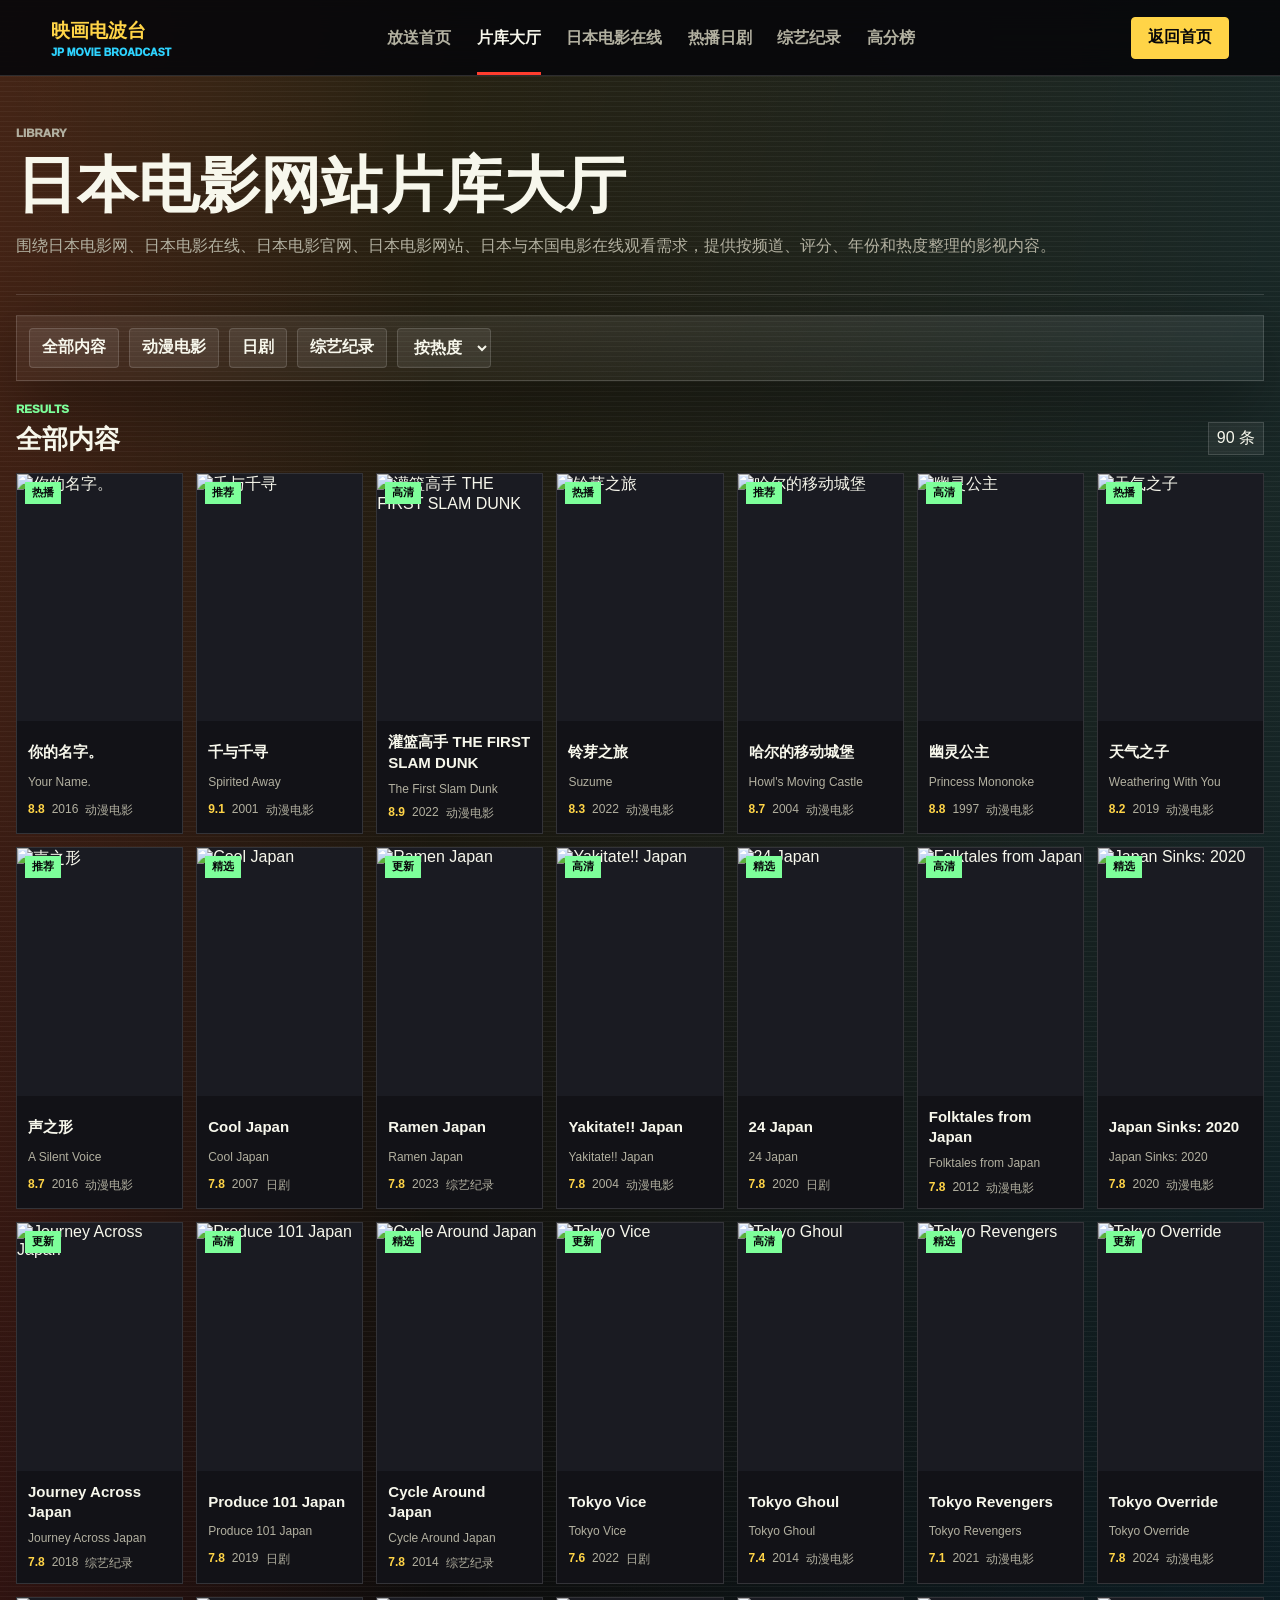
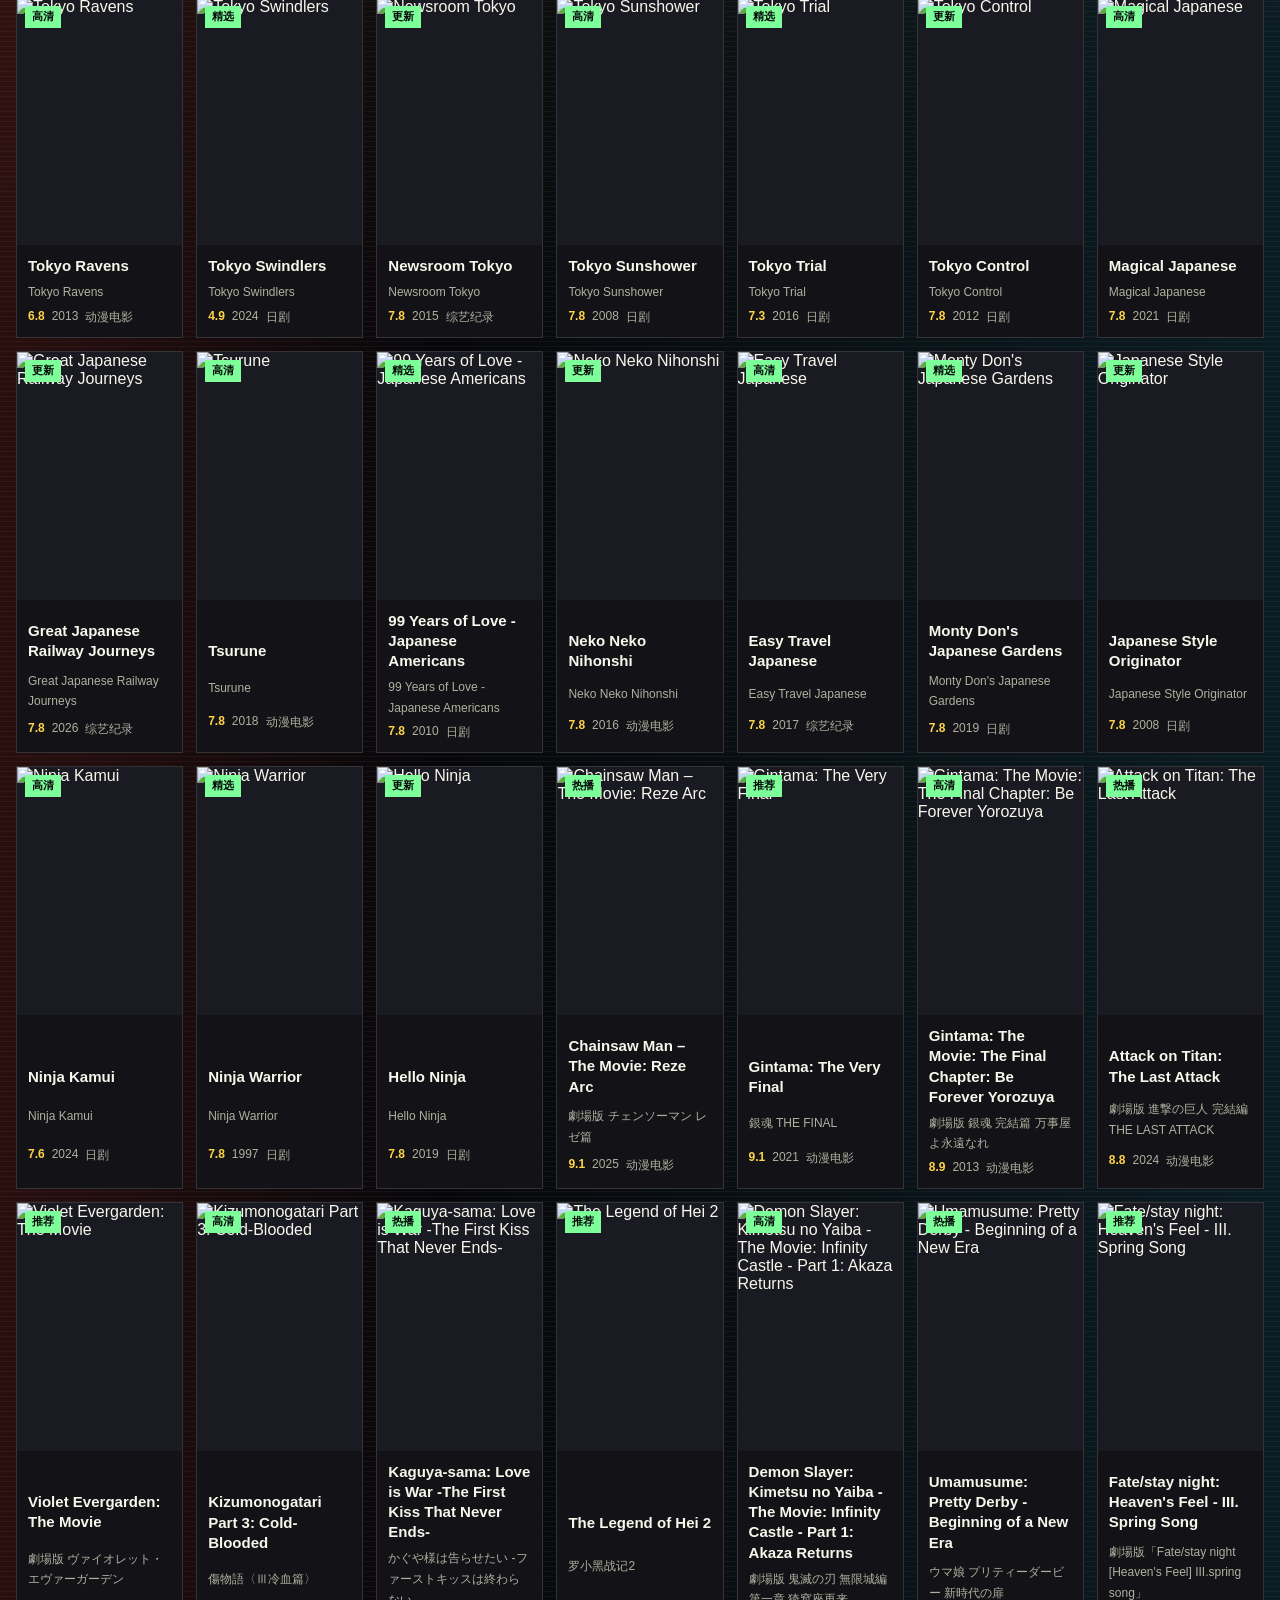
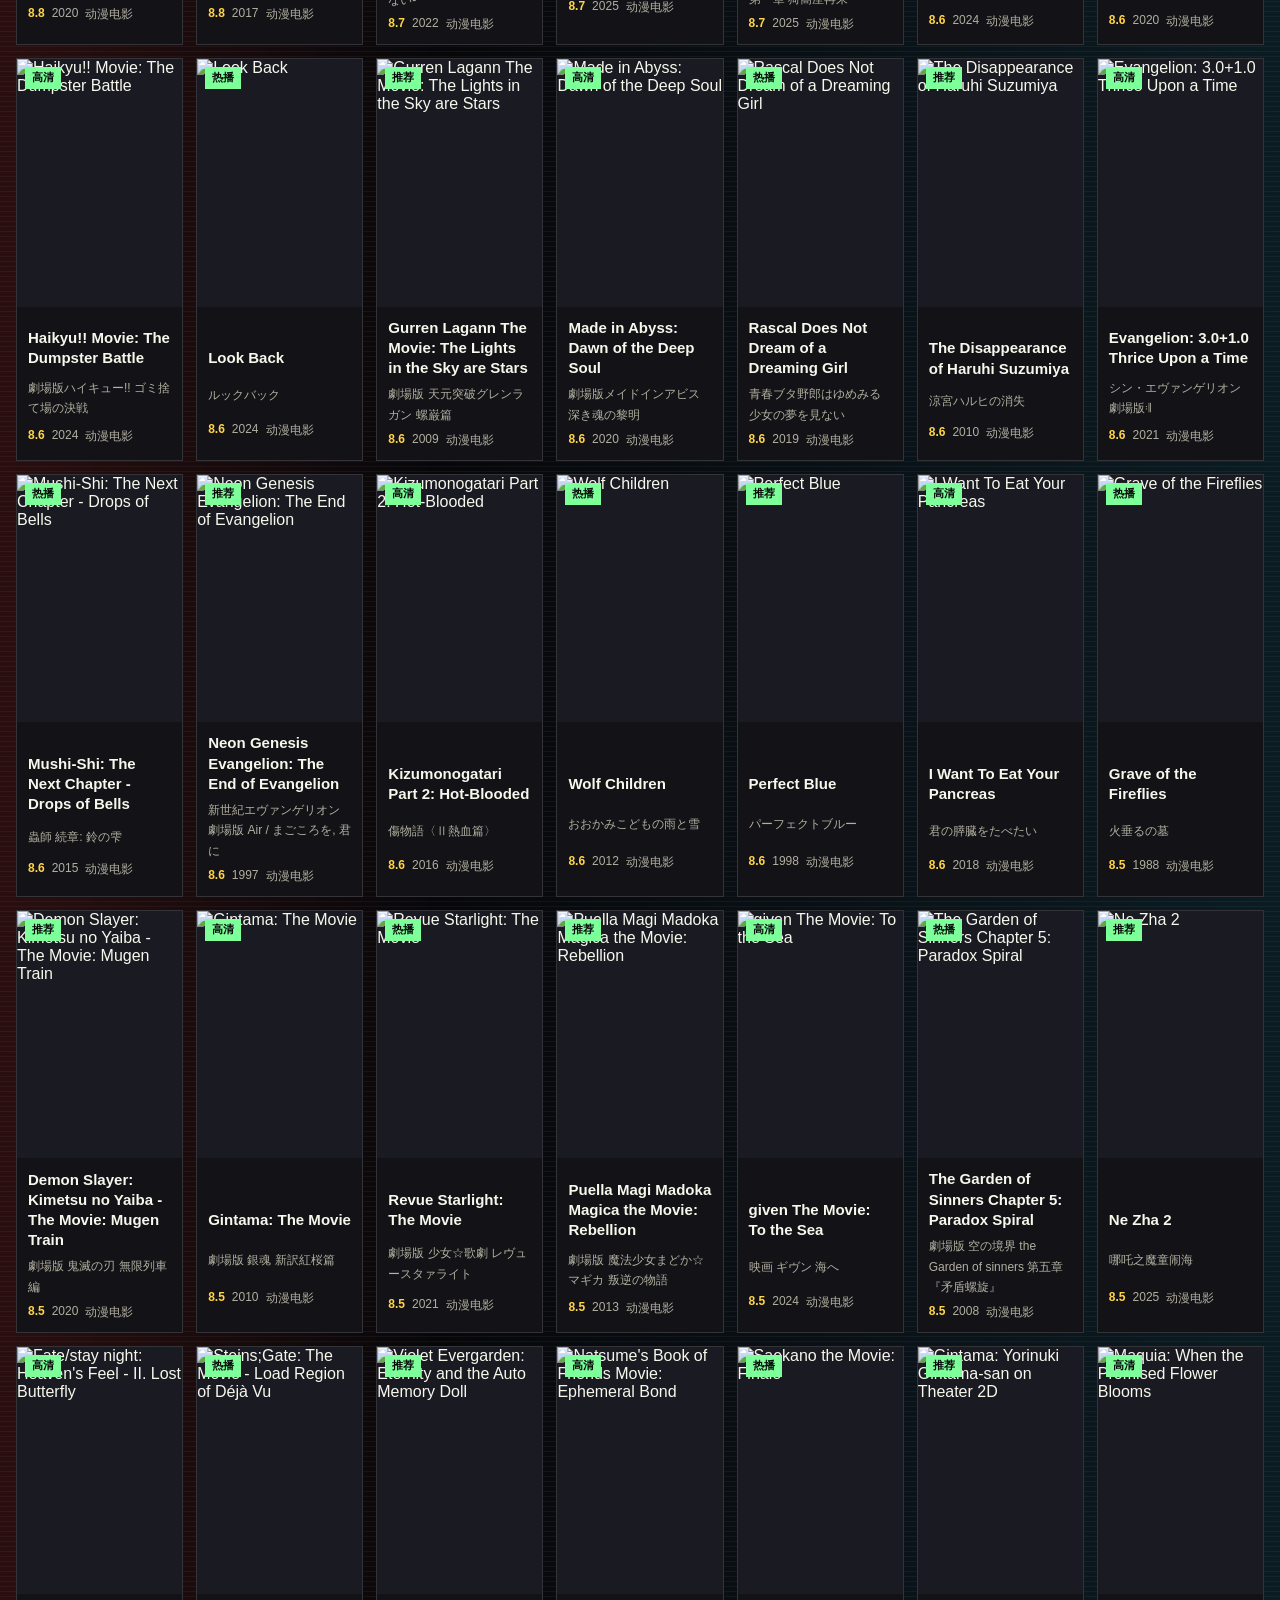
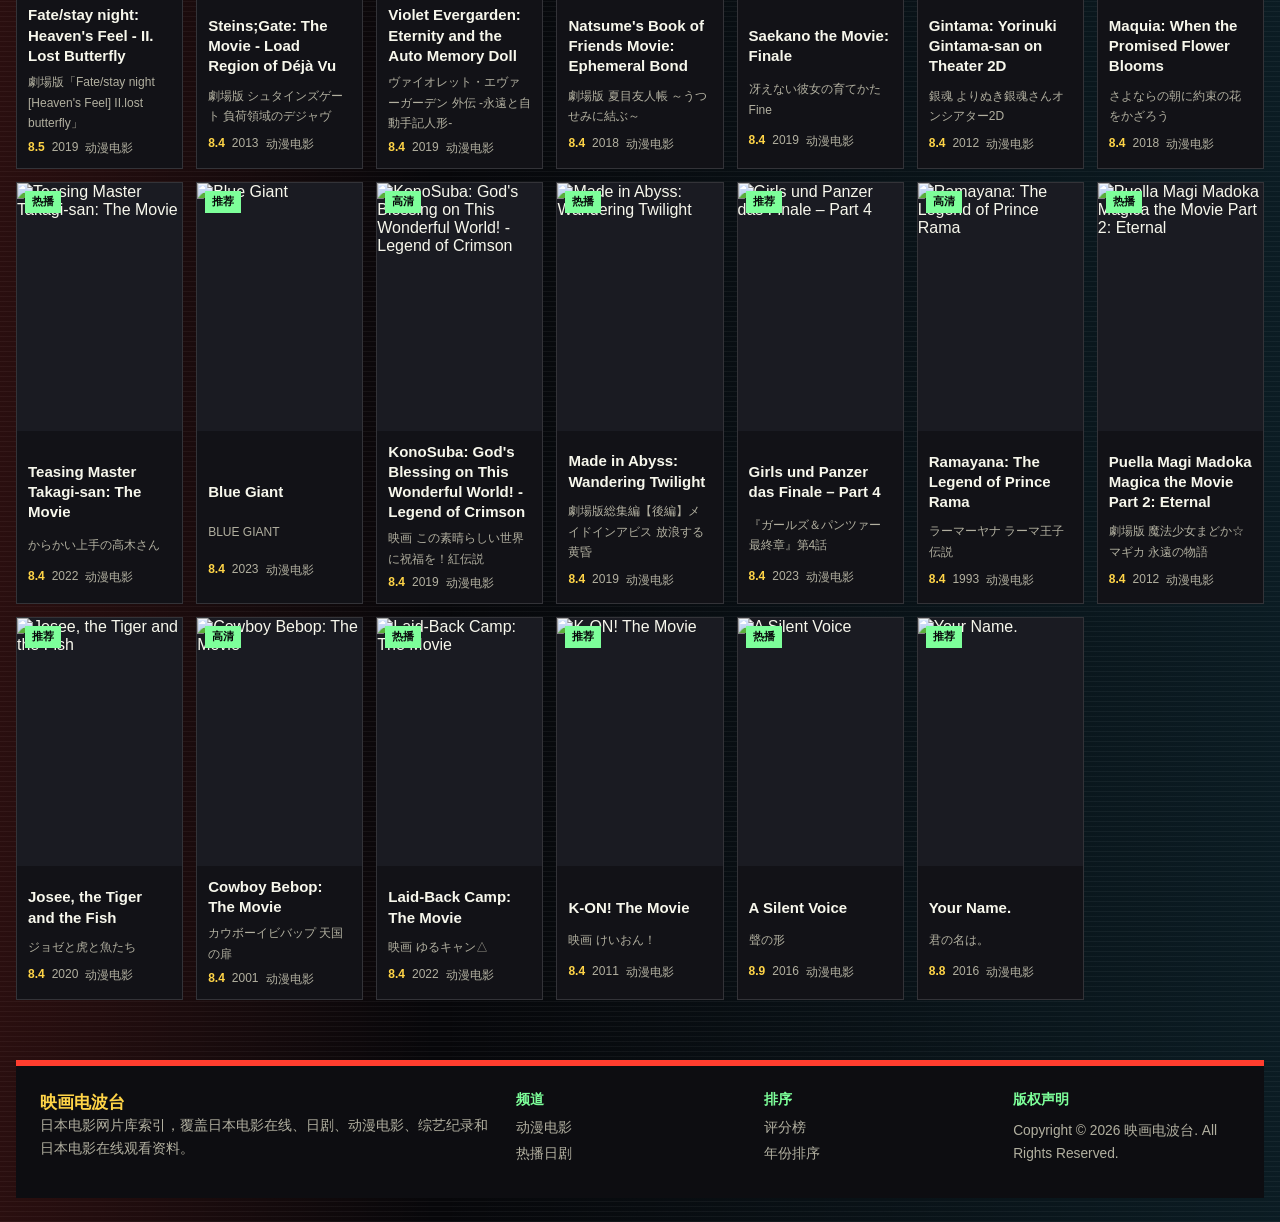
==== library.html @ 8f8035b1 "Initial site0202" ====
<!doctype html>
<html lang="zh-CN">
  <head>
    <meta charset="UTF-8" />
    <meta name="viewport" content="width=device-width, initial-scale=1.0" />
    <title>在线观看日本电影 - 高清日本电影免费在线观看</title>
    <meta name="keywords" content="在线观看日本电影,日本电影免费观看,高清日本电影,日本电影在线,日本电影推荐,日本电影大全,日本电影网站" />
    <meta name="description" content="免费在线观看高清日本电影，提供最新日本电影、经典日本电影、日本动画电影在线观看，每日更新日本电影资源，支持手机电脑在线播放。" />
    <link rel="stylesheet" href="./styles.css" />
  </head>
  <body data-page="library">
    <header class="station-head">
      <a class="brand" href="./index.html"><b>映画电波台</b><span>JP MOVIE BROADCAST</span></a>
      <nav class="nav" aria-label="主导航">
        <a href="./index.html">放送首页</a>
        <a class="active" href="./library.html">片库大厅</a>
        <a href="./library.html?kind=动漫电影">日本电影在线</a>
        <a href="./library.html?kind=日剧">热播日剧</a>
        <a href="./library.html?kind=综艺纪录">综艺纪录</a>
        <a href="./library.html?sort=score">高分榜</a>
      </nav>
      <a class="signal" href="./index.html">返回首页</a>
    </header>

    <main>
      <section class="page-title">
        <p class="eyebrow">Library</p>
        <h1>日本电影网站片库大厅</h1>
        <p>围绕日本电影网、日本电影在线、日本电影官网、日本电影网站、日本与本国电影在线观看需求，提供按频道、评分、年份和热度整理的影视内容。</p>
      </section>

      <section class="filters" aria-label="筛选">
        <button data-kind="全部">全部内容</button>
        <button data-kind="动漫电影">动漫电影</button>
        <button data-kind="日剧">日剧</button>
        <button data-kind="综艺纪录">综艺纪录</button>
        <select id="sortSelect" aria-label="排序">
          <option value="hot">按热度</option>
          <option value="score">按评分</option>
          <option value="year">按年份</option>
        </select>
      </section>

      <section class="section compact">
        <div class="section-head">
          <div><p class="eyebrow">Results</p><h2 id="libraryTitle">全部内容</h2></div>
          <span class="count" id="resultCount">0 条</span>
        </div>
        <div class="poster-grid" id="libraryGrid"></div>
      </section>
    </main>

    <footer class="footer">
      <div><b>映画电波台</b><p>日本电影网片库索引，覆盖日本电影在线、日剧、动漫电影、综艺纪录和日本电影在线观看资料。</p></div>
      <div><h3>频道</h3><a href="./library.html?kind=动漫电影">动漫电影</a><a href="./library.html?kind=日剧">热播日剧</a></div>
      <div><h3>排序</h3><a href="./library.html?sort=score">评分榜</a><a href="./library.html?sort=year">年份排序</a></div>
      <div><h3>版权声明</h3><p>Copyright © 2026 映画电波台. All Rights Reserved.</p></div>
    </footer>
    <script src="./app.js"></script>
  </body>
</html>
---- styles.css ----
:root {
  color-scheme: dark;
  font-family: "Microsoft YaHei UI", "PingFang SC", "Helvetica Neue", Arial, sans-serif;
  --bg: #07070a;
  --ink: #f7f7ec;
  --muted: #b2b0a0;
  --line: rgba(255, 255, 255, .14);
  --panel: #121217;
  --panel2: #1a1b22;
  --red: #ff3d2e;
  --amber: #ffd447;
  --blue: #2ed3ff;
  --green: #7dff9a;
}

* { box-sizing: border-box; }
html { scroll-behavior: smooth; }
body {
  margin: 0;
  min-height: 100vh;
  color: var(--ink);
  background:
    linear-gradient(90deg, rgba(255, 61, 46, .14), transparent 34%, rgba(46, 211, 255, .1)),
    repeating-linear-gradient(0deg, rgba(255,255,255,.045) 0 1px, transparent 1px 5px),
    radial-gradient(circle at 20% 0, rgba(255,212,71,.14), transparent 32%),
    var(--bg);
}
a { color: inherit; text-decoration: none; }
img { display: block; max-width: 100%; }
h1,h2,h3,p { margin-top: 0; }

.station-head {
  position: sticky;
  top: 0;
  z-index: 20;
  min-height: 76px;
  display: grid;
  grid-template-columns: auto minmax(0, 1fr) auto;
  gap: 20px;
  align-items: center;
  padding: 0 clamp(16px, 4vw, 54px);
  border-bottom: 1px solid var(--line);
  background: rgba(7, 7, 10, .9);
  backdrop-filter: blur(16px);
}
.brand { display: grid; gap: 2px; white-space: nowrap; }
.brand b { color: var(--amber); font-size: 1.18rem; }
.brand span { color: var(--blue); font-size: .66rem; font-weight: 950; }
.nav { display: flex; justify-content: center; gap: clamp(10px, 2vw, 26px); overflow-x: auto; white-space: nowrap; color: var(--muted); font-weight: 900; }
.nav a { padding: 28px 0 23px; border-bottom: 3px solid transparent; }
.nav a:hover,.nav a.active { color: var(--ink); border-color: var(--red); }
.signal,.btn {
  min-height: 42px;
  display: inline-flex;
  align-items: center;
  justify-content: center;
  padding: 0 16px;
  border: 1px solid var(--line);
  border-radius: 4px;
  font-weight: 950;
  white-space: nowrap;
}
.signal { color: #08080a; background: var(--amber); border-color: var(--amber); }
.btn.primary { color: #08080a; background: var(--amber); border-color: var(--amber); }
.btn.secondary { background: rgba(255,255,255,.08); }

.hero {
  width: min(1460px, calc(100% - 32px));
  margin: 26px auto 0;
  display: grid;
  grid-template-columns: minmax(340px, .95fr) minmax(260px, .5fr) minmax(320px, .8fr);
  gap: 12px;
}
.hero-copy,.hero-screen,.onair,.ranking,.filters,.detail-copy {
  border: 1px solid var(--line);
  background: linear-gradient(180deg, rgba(255,255,255,.08), rgba(255,255,255,.03));
  box-shadow: 0 26px 70px rgba(0,0,0,.34);
}
.hero-copy {
  min-height: 430px;
  padding: clamp(24px, 5vw, 58px);
  display: grid;
  align-content: center;
  border-left: 7px solid var(--red);
}
.eyebrow {
  margin-bottom: 10px;
  color: var(--green);
  font-size: .72rem;
  font-weight: 950;
  text-transform: uppercase;
  letter-spacing: 0;
}
h1 { margin-bottom: 16px; font-size: clamp(2.15rem, 4.8vw, 5rem); line-height: 1.02; letter-spacing: 0; }
h2 { margin-bottom: 0; font-size: clamp(1.32rem, 2vw, 2.15rem); line-height: 1.16; letter-spacing: 0; }
.hero-copy p:not(.eyebrow),.page-title p,.card-body p,.footer p,.broadcast-row small,.detail-copy p { color: var(--muted); line-height: 1.72; }
.hero-actions { display: flex; flex-wrap: wrap; gap: 10px; margin-top: 22px; }
.hero-screen { min-height: 430px; overflow: hidden; }
.hero-screen a,.hero-screen img { width: 100%; height: 100%; }
.hero-screen a { position: relative; display: block; }
.hero-screen img { object-fit: cover; }
.hero-screen span {
  position: absolute;
  left: 14px;
  right: 14px;
  bottom: 14px;
  display: grid;
  gap: 4px;
  padding: 13px;
  background: rgba(7,7,10,.82);
  border-left: 5px solid var(--amber);
}
.hero-screen small { color: var(--blue); font-weight: 900; }
.hero-screen b { font-size: 1.15rem; }
.onair { padding: 16px; }
#onAirList,.broadcast-list { display: grid; gap: 10px; }
.broadcast-row {
  min-height: 96px;
  display: grid;
  grid-template-columns: 68px 1fr;
  gap: 11px;
  align-items: center;
  padding: 9px;
  background: rgba(255,255,255,.06);
  border: 1px solid var(--line);
}
.broadcast-row img { width: 68px; aspect-ratio: 2/3; object-fit: cover; }
.broadcast-row b,.broadcast-row small { display: block; }
.broadcast-row small { margin-top: 5px; font-size: .76rem; }

.ticker,.section,.page-title { width: min(1460px, calc(100% - 32px)); margin-left: auto; margin-right: auto; }
.ticker {
  margin-top: 12px;
  display: grid;
  grid-template-columns: repeat(4, minmax(0, 1fr));
  border: 1px solid var(--line);
  background: #0d0d11;
}
.ticker a { min-height: 96px; display: grid; align-content: center; gap: 5px; padding: 16px; border-right: 1px solid var(--line); }
.ticker a:last-child { border-right: 0; }
.ticker b { color: var(--amber); }
.ticker span { color: var(--muted); font-size: .86rem; }
.section,.page-title { padding-top: 48px; }
.section.compact { padding-top: 22px; }
.section-title { margin-bottom: 16px; }
.section-head { display: flex; justify-content: space-between; align-items: end; gap: 16px; margin-bottom: 18px; }
.section-head a { color: var(--amber); font-weight: 950; }
.split { display: grid; grid-template-columns: minmax(0, 1.1fr) minmax(300px, .72fr); gap: 16px; }
.ranking { align-self: start; padding: 18px; }
.ranking ol { margin: 18px 0 0; padding: 0; list-style: none; display: grid; gap: 8px; counter-reset: rank; }
.ranking li { counter-increment: rank; }
.ranking a { min-height: 48px; display: grid; grid-template-columns: 36px 1fr auto; gap: 10px; align-items: center; padding: 9px; background: rgba(255,255,255,.06); }
.ranking a::before { content: counter(rank, decimal-leading-zero); color: var(--red); font-weight: 950; }
.ranking span { color: var(--amber); font-weight: 950; }

.poster-grid {
  display: grid;
  grid-template-columns: repeat(auto-fill, minmax(154px, 1fr));
  gap: 13px;
}
.card { overflow: hidden; background: var(--panel); border: 1px solid var(--line); }
.card a { display: grid; height: 100%; }
.cover { position: relative; aspect-ratio: 2/3; overflow: hidden; background: var(--panel2); }
.cover img { width: 100%; height: 100%; object-fit: cover; transition: transform .25s ease; }
.card:hover .cover img { transform: scale(1.045); }
.cover span { position: absolute; left: 8px; top: 8px; padding: 4px 7px; color: #07070a; background: var(--green); font-size: .68rem; font-weight: 950; }
.card-body { display: grid; gap: 6px; padding: 11px; }
.card-body h3 { margin-bottom: 0; font-size: .94rem; line-height: 1.34; }
.card-body p { margin: 0; font-size: .75rem; }
.meta,.detail-meta { display: flex; flex-wrap: wrap; gap: 7px; color: var(--muted); font-size: .75rem; }
.meta b { color: var(--amber); }
.count,.detail-meta span { padding: 5px 8px; border: 1px solid var(--line); background: rgba(255,255,255,.06); }

.page-title { border-bottom: 1px solid var(--line); padding-bottom: 18px; }
.filters {
  width: min(1460px, calc(100% - 32px));
  margin: 20px auto 0;
  display: flex;
  flex-wrap: wrap;
  gap: 10px;
  padding: 12px;
}
.filters button,.filters select {
  min-height: 40px;
  padding: 0 12px;
  border: 1px solid var(--line);
  border-radius: 4px;
  color: var(--ink);
  background: rgba(255,255,255,.08);
  font: inherit;
  font-weight: 900;
}

.detail {
  width: min(1180px, calc(100% - 32px));
  margin: 34px auto 0;
  display: grid;
  grid-template-columns: minmax(220px, 350px) minmax(0, 1fr);
  gap: 16px;
}
.detail-poster { border: 1px solid var(--line); background: var(--panel); overflow: hidden; }
.detail-poster img { width: 100%; aspect-ratio: 2/3; object-fit: cover; }
.detail-copy { padding: clamp(22px, 5vw, 48px); display: grid; align-content: center; border-left: 7px solid var(--red); }
.origin { color: var(--blue); font-weight: 900; }
.detail-meta { margin: 12px 0 20px; }
.detail .btn { width: max-content; margin-top: 12px; }

.footer {
  width: min(1460px, calc(100% - 32px));
  margin: 60px auto 24px;
  padding: 24px;
  display: grid;
  grid-template-columns: minmax(260px, 1.2fr) repeat(3, minmax(150px, .6fr));
  gap: 22px;
  border-top: 6px solid var(--red);
  background: #0d0d11;
}
.footer b { color: var(--amber); font-size: 1.08rem; }
.footer h3 { margin: 0 0 10px; color: var(--green); font-size: .9rem; }
.footer a,.footer p { display: block; margin: 0 0 8px; color: var(--muted); font-size: .86rem; }

@media (max-width: 1080px) {
  .station-head { grid-template-columns: 1fr; padding: 14px 16px; }
  .nav { justify-content: start; }
  .signal { display: none; }
  .hero,.split,.detail { grid-template-columns: 1fr; }
  .hero-copy,.hero-screen { min-height: 330px; }
  .ticker,.footer { grid-template-columns: repeat(2, minmax(0, 1fr)); }
  .ticker a:nth-child(2) { border-right: 0; }
}
@media (max-width: 640px) {
  .poster-grid { grid-template-columns: repeat(2, minmax(0, 1fr)); }
  .ticker,.footer { grid-template-columns: 1fr; }
  .ticker a { border-right: 0; border-bottom: 1px solid var(--line); }
  h1 { font-size: 2.25rem; }
}
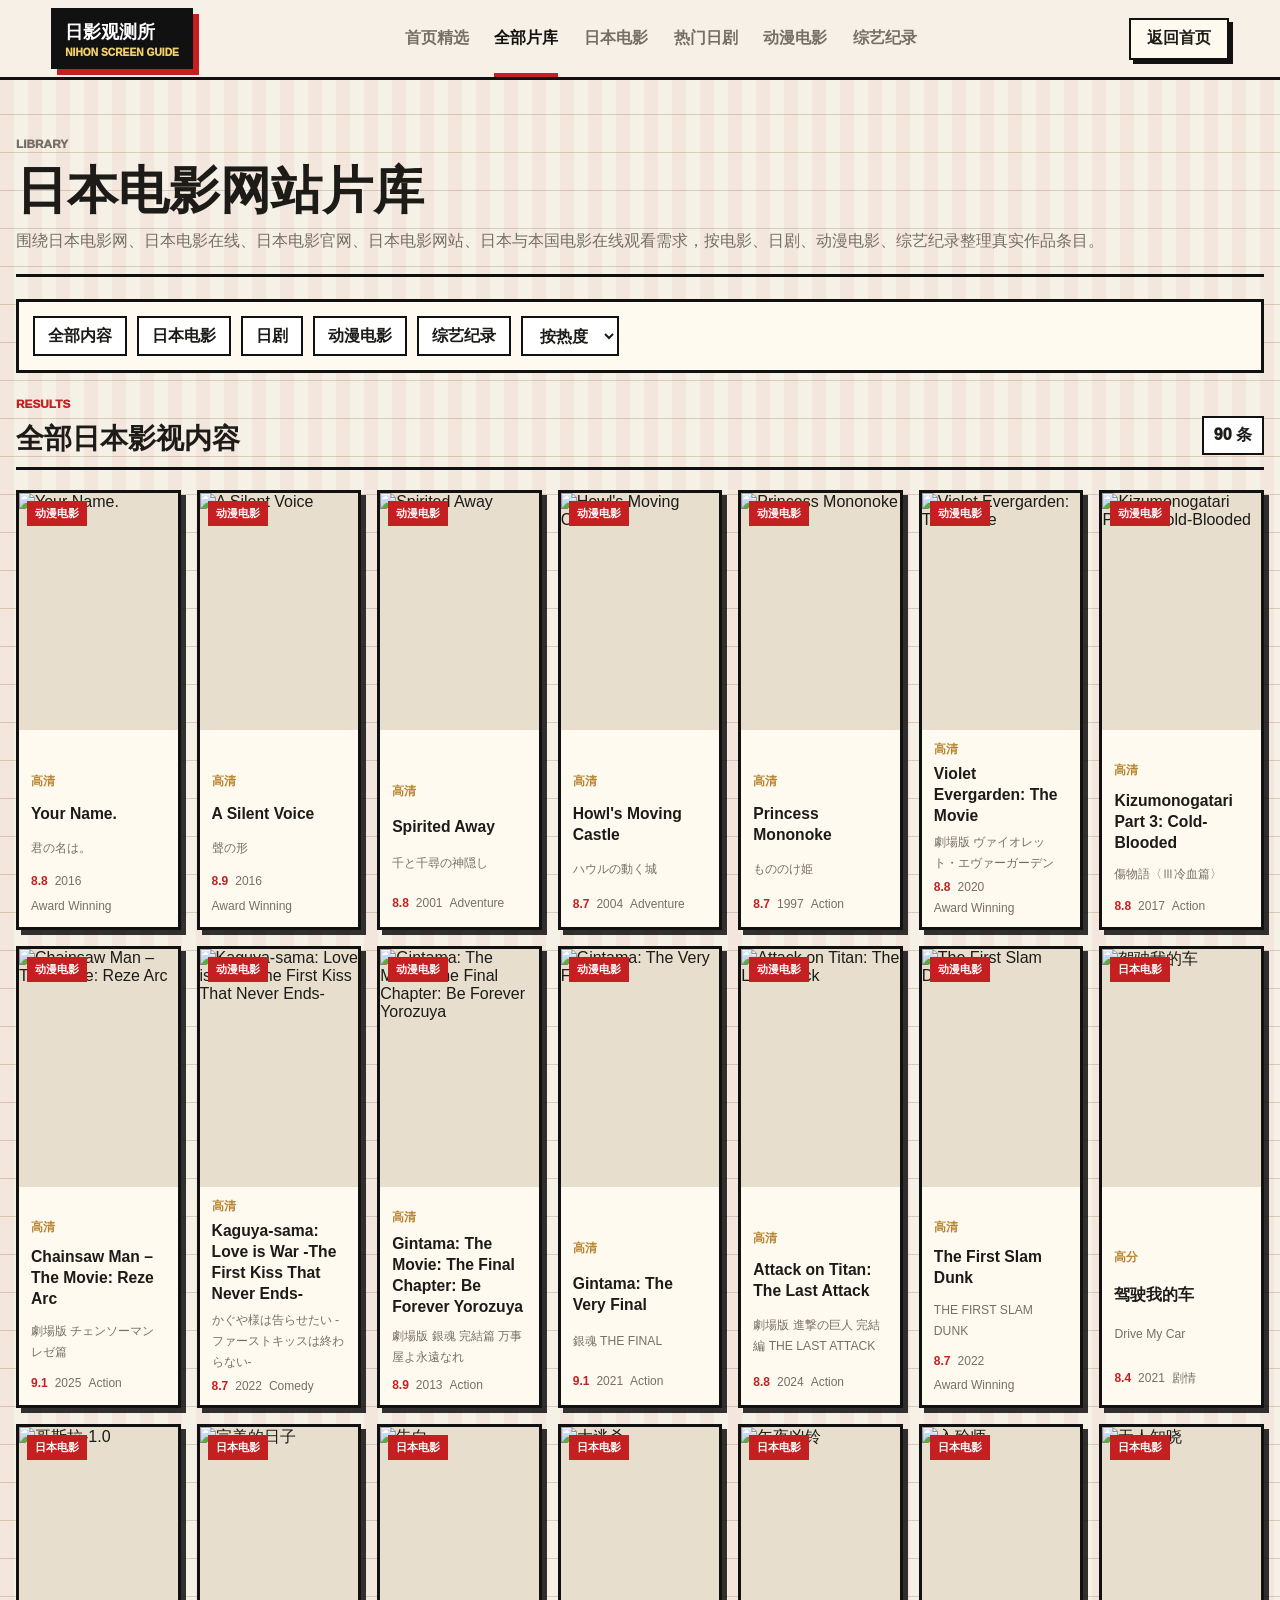
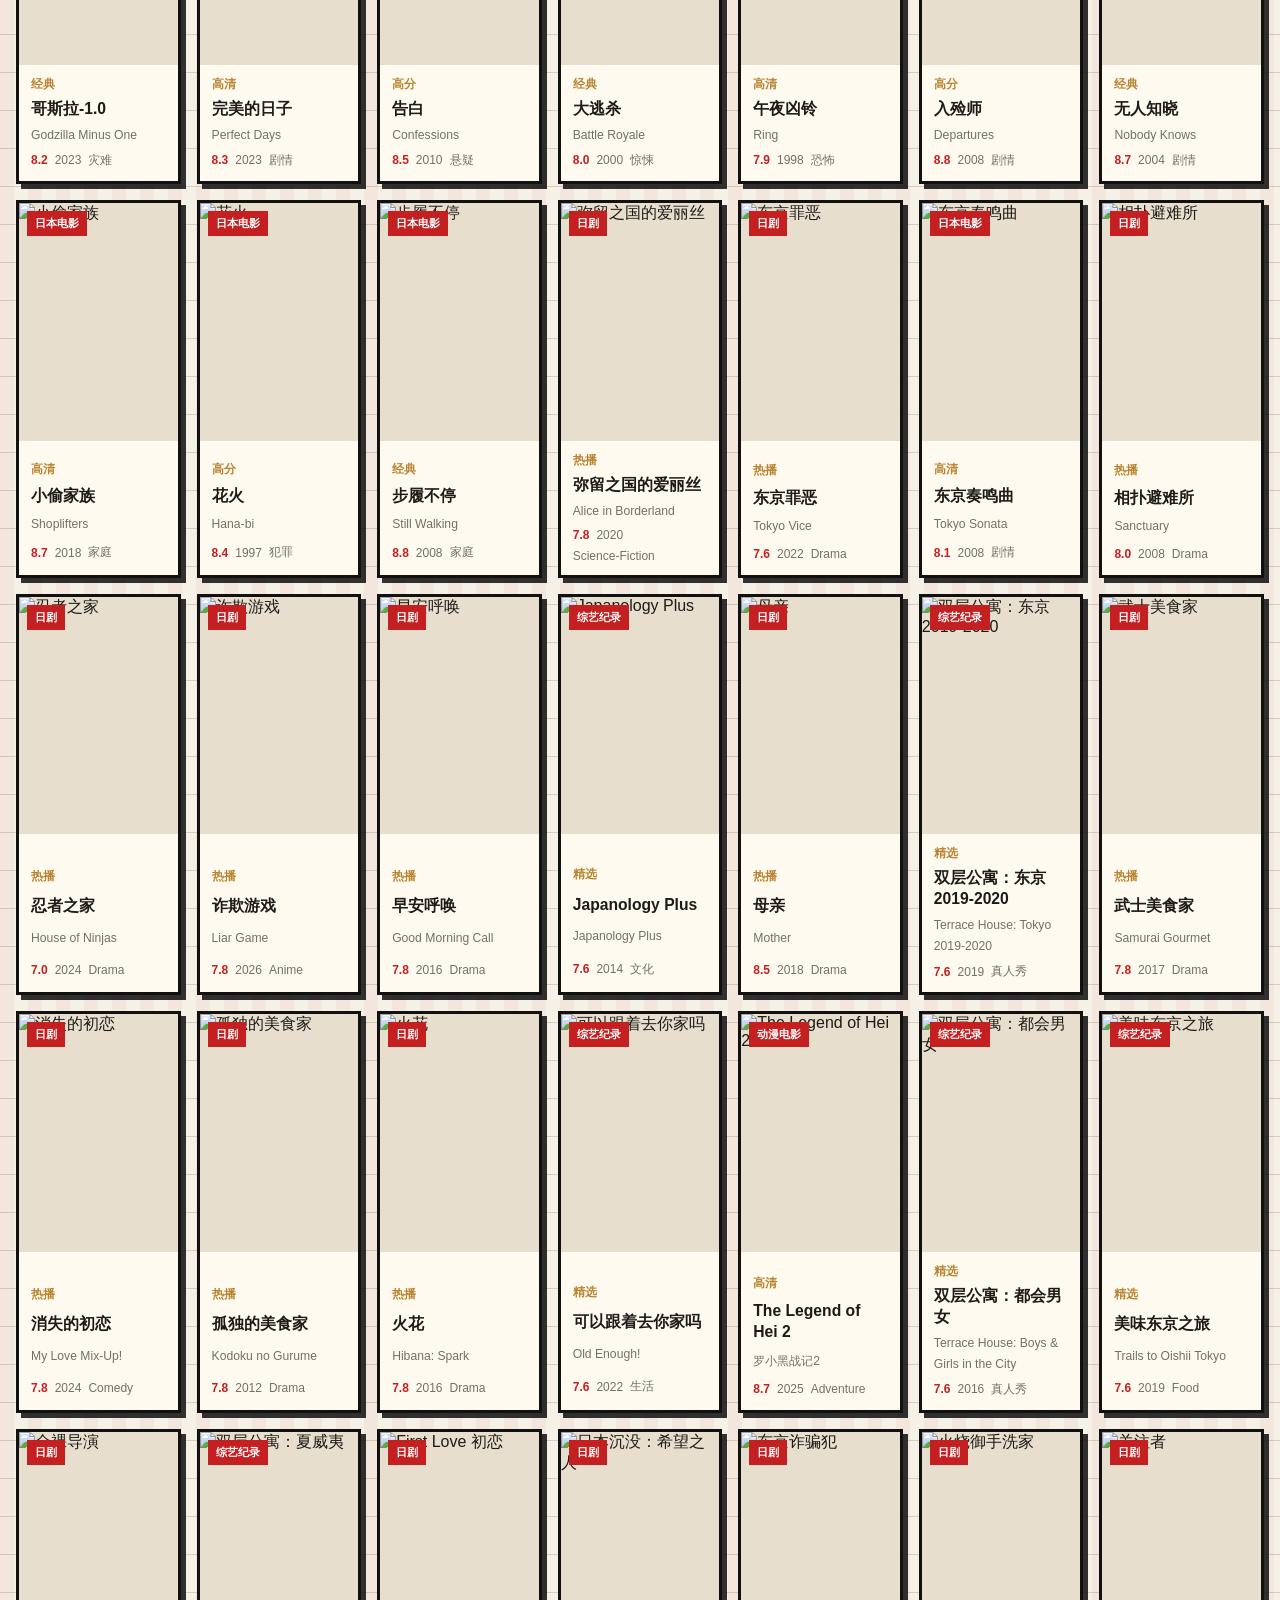
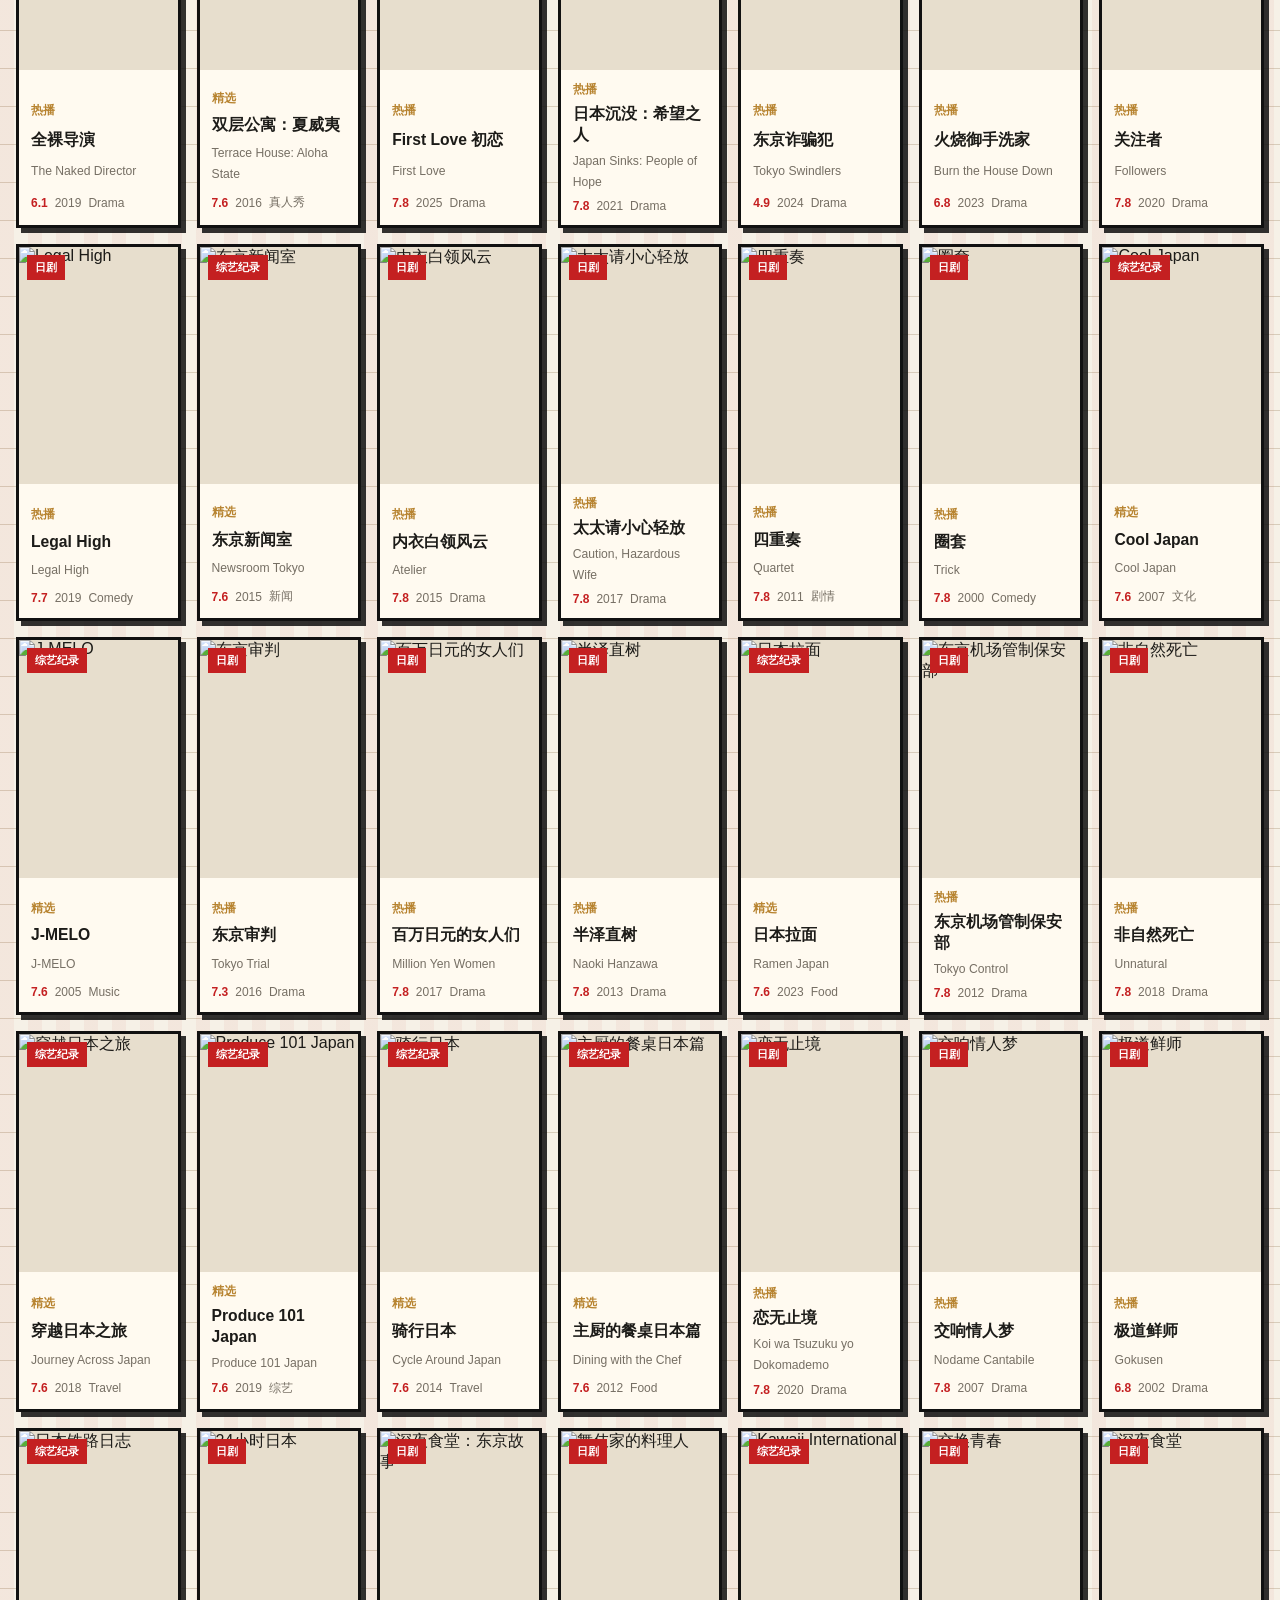
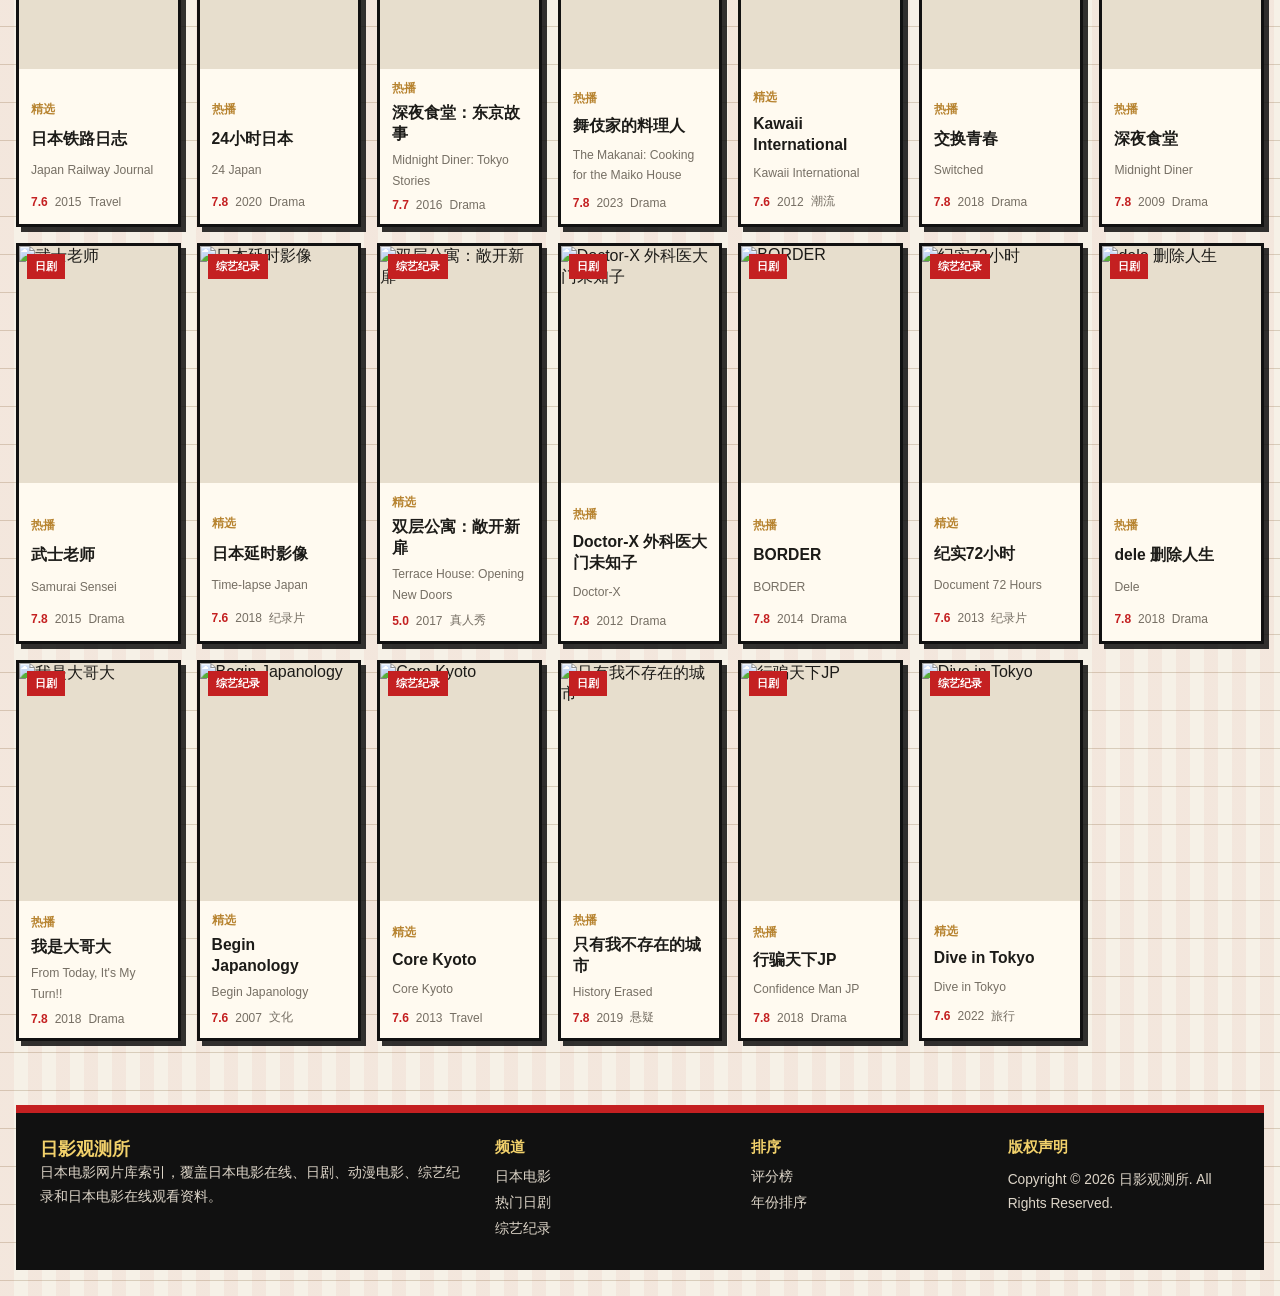
==== commit 8944a80f: "Revise site0202 content and visual style" ====
--- a/library.html
+++ b/library.html
@@ -5,34 +5,35 @@
     <meta name="viewport" content="width=device-width, initial-scale=1.0" />
     <title>在线观看日本电影 - 高清日本电影免费在线观看</title>
     <meta name="keywords" content="在线观看日本电影,日本电影免费观看,高清日本电影,日本电影在线,日本电影推荐,日本电影大全,日本电影网站" />
-    <meta name="description" content="免费在线观看高清日本电影，提供最新日本电影、经典日本电影、日本动画电影在线观看，每日更新日本电影资源，支持手机电脑在线播放。" />
+    <meta name="description" content="免费在线观看高清日本电影，提供最新日本电影、经典日本电影、日本动漫电影在线观看，每日更新日本电影资源，支持手机电脑在线播放。" />
     <link rel="stylesheet" href="./styles.css" />
   </head>
   <body data-page="library">
-    <header class="station-head">
-      <a class="brand" href="./index.html"><b>映画电波台</b><span>JP MOVIE BROADCAST</span></a>
+    <header class="site-head">
+      <a class="brand" href="./index.html"><b>日影观测所</b><span>NIHON SCREEN GUIDE</span></a>
       <nav class="nav" aria-label="主导航">
-        <a href="./index.html">放送首页</a>
-        <a class="active" href="./library.html">片库大厅</a>
-        <a href="./library.html?kind=动漫电影">日本电影在线</a>
-        <a href="./library.html?kind=日剧">热播日剧</a>
+        <a href="./index.html">首页精选</a>
+        <a class="active" href="./library.html">全部片库</a>
+        <a href="./library.html?kind=日本电影">日本电影</a>
+        <a href="./library.html?kind=日剧">热门日剧</a>
+        <a href="./library.html?kind=动漫电影">动漫电影</a>
         <a href="./library.html?kind=综艺纪录">综艺纪录</a>
-        <a href="./library.html?sort=score">高分榜</a>
       </nav>
-      <a class="signal" href="./index.html">返回首页</a>
+      <a class="head-link" href="./index.html">返回首页</a>
     </header>
 
     <main>
       <section class="page-title">
         <p class="eyebrow">Library</p>
-        <h1>日本电影网站片库大厅</h1>
-        <p>围绕日本电影网、日本电影在线、日本电影官网、日本电影网站、日本与本国电影在线观看需求，提供按频道、评分、年份和热度整理的影视内容。</p>
+        <h1>日本电影网站片库</h1>
+        <p>围绕日本电影网、日本电影在线、日本电影官网、日本电影网站、日本与本国电影在线观看需求，按电影、日剧、动漫电影、综艺纪录整理真实作品条目。</p>
       </section>
 
       <section class="filters" aria-label="筛选">
         <button data-kind="全部">全部内容</button>
+        <button data-kind="日本电影">日本电影</button>
+        <button data-kind="日剧">日剧</button>
         <button data-kind="动漫电影">动漫电影</button>
-        <button data-kind="日剧">日剧</button>
         <button data-kind="综艺纪录">综艺纪录</button>
         <select id="sortSelect" aria-label="排序">
           <option value="hot">按热度</option>
@@ -41,20 +42,20 @@
         </select>
       </section>
 
-      <section class="section compact">
+      <section class="section compact-top">
         <div class="section-head">
-          <div><p class="eyebrow">Results</p><h2 id="libraryTitle">全部内容</h2></div>
+          <div><p class="eyebrow">Results</p><h2 id="libraryTitle">全部日本影视内容</h2></div>
           <span class="count" id="resultCount">0 条</span>
         </div>
-        <div class="poster-grid" id="libraryGrid"></div>
+        <div class="poster-grid compact" id="libraryGrid"></div>
       </section>
     </main>
 
     <footer class="footer">
-      <div><b>映画电波台</b><p>日本电影网片库索引，覆盖日本电影在线、日剧、动漫电影、综艺纪录和日本电影在线观看资料。</p></div>
-      <div><h3>频道</h3><a href="./library.html?kind=动漫电影">动漫电影</a><a href="./library.html?kind=日剧">热播日剧</a></div>
+      <div><b>日影观测所</b><p>日本电影网片库索引，覆盖日本电影在线、日剧、动漫电影、综艺纪录和日本电影在线观看资料。</p></div>
+      <div><h3>频道</h3><a href="./library.html?kind=日本电影">日本电影</a><a href="./library.html?kind=日剧">热门日剧</a><a href="./library.html?kind=综艺纪录">综艺纪录</a></div>
       <div><h3>排序</h3><a href="./library.html?sort=score">评分榜</a><a href="./library.html?sort=year">年份排序</a></div>
-      <div><h3>版权声明</h3><p>Copyright © 2026 映画电波台. All Rights Reserved.</p></div>
+      <div><h3>版权声明</h3><p>Copyright © 2026 日影观测所. All Rights Reserved.</p></div>
     </footer>
     <script src="./app.js"></script>
   </body>
--- a/styles.css
+++ b/styles.css
@@ -1,16 +1,15 @@
 :root {
-  color-scheme: dark;
+  color-scheme: light;
   font-family: "Microsoft YaHei UI", "PingFang SC", "Helvetica Neue", Arial, sans-serif;
-  --bg: #07070a;
-  --ink: #f7f7ec;
-  --muted: #b2b0a0;
-  --line: rgba(255, 255, 255, .14);
-  --panel: #121217;
-  --panel2: #1a1b22;
-  --red: #ff3d2e;
-  --amber: #ffd447;
-  --blue: #2ed3ff;
-  --green: #7dff9a;
+  --paper: #f6f1e7;
+  --ink: #1c1b18;
+  --muted: #766f64;
+  --line: #d8cdbb;
+  --card: #fffaf0;
+  --red: #c42021;
+  --black: #111111;
+  --blue: #1f5f8b;
+  --gold: #b7832f;
 }
 
 * { box-sizing: border-box; }
@@ -20,217 +19,312 @@
   min-height: 100vh;
   color: var(--ink);
   background:
-    linear-gradient(90deg, rgba(255, 61, 46, .14), transparent 34%, rgba(46, 211, 255, .1)),
-    repeating-linear-gradient(0deg, rgba(255,255,255,.045) 0 1px, transparent 1px 5px),
-    radial-gradient(circle at 20% 0, rgba(255,212,71,.14), transparent 32%),
-    var(--bg);
+    linear-gradient(90deg, rgba(196,32,33,.05) 0 50%, transparent 50%),
+    linear-gradient(var(--line) 1px, transparent 1px),
+    var(--paper);
+  background-size: 28px 28px, 100% 38px, auto;
 }
 a { color: inherit; text-decoration: none; }
 img { display: block; max-width: 100%; }
-h1,h2,h3,p { margin-top: 0; }
-
-.station-head {
+h1,h2,h3,p,figure { margin: 0; }
+
+.site-head {
   position: sticky;
   top: 0;
   z-index: 20;
-  min-height: 76px;
   display: grid;
   grid-template-columns: auto minmax(0, 1fr) auto;
-  gap: 20px;
   align-items: center;
+  gap: 24px;
+  min-height: 78px;
   padding: 0 clamp(16px, 4vw, 54px);
-  border-bottom: 1px solid var(--line);
-  background: rgba(7, 7, 10, .9);
-  backdrop-filter: blur(16px);
-}
-.brand { display: grid; gap: 2px; white-space: nowrap; }
-.brand b { color: var(--amber); font-size: 1.18rem; }
-.brand span { color: var(--blue); font-size: .66rem; font-weight: 950; }
-.nav { display: flex; justify-content: center; gap: clamp(10px, 2vw, 26px); overflow-x: auto; white-space: nowrap; color: var(--muted); font-weight: 900; }
-.nav a { padding: 28px 0 23px; border-bottom: 3px solid transparent; }
-.nav a:hover,.nav a.active { color: var(--ink); border-color: var(--red); }
-.signal,.btn {
+  border-bottom: 3px solid var(--black);
+  background: rgba(246, 241, 231, .94);
+  backdrop-filter: blur(14px);
+}
+.brand {
+  display: grid;
+  gap: 3px;
+  padding: 11px 14px;
+  color: #fff;
+  background: var(--black);
+  box-shadow: 6px 6px 0 var(--red);
+  white-space: nowrap;
+}
+.brand b { font-size: 1.14rem; letter-spacing: 0; }
+.brand span { color: #f2d16b; font-size: .64rem; font-weight: 950; letter-spacing: 0; }
+.nav {
+  display: flex;
+  justify-content: center;
+  gap: clamp(10px, 2vw, 26px);
+  overflow-x: auto;
+  color: var(--muted);
+  font-weight: 950;
+  white-space: nowrap;
+}
+.nav a { padding: 28px 0 24px; border-bottom: 4px solid transparent; }
+.nav a:hover,.nav a.active { color: var(--black); border-color: var(--red); }
+.head-link,.btn {
   min-height: 42px;
   display: inline-flex;
   align-items: center;
   justify-content: center;
   padding: 0 16px;
-  border: 1px solid var(--line);
-  border-radius: 4px;
+  border: 2px solid var(--black);
+  background: var(--card);
   font-weight: 950;
   white-space: nowrap;
 }
-.signal { color: #08080a; background: var(--amber); border-color: var(--amber); }
-.btn.primary { color: #08080a; background: var(--amber); border-color: var(--amber); }
-.btn.secondary { background: rgba(255,255,255,.08); }
+.head-link { box-shadow: 4px 4px 0 var(--black); }
+.btn.primary { color: #fff; background: var(--red); }
+.btn.ghost { background: transparent; }
 
 .hero {
-  width: min(1460px, calc(100% - 32px));
-  margin: 26px auto 0;
-  display: grid;
-  grid-template-columns: minmax(340px, .95fr) minmax(260px, .5fr) minmax(320px, .8fr);
-  gap: 12px;
-}
-.hero-copy,.hero-screen,.onair,.ranking,.filters,.detail-copy {
-  border: 1px solid var(--line);
-  background: linear-gradient(180deg, rgba(255,255,255,.08), rgba(255,255,255,.03));
-  box-shadow: 0 26px 70px rgba(0,0,0,.34);
+  width: min(1480px, calc(100% - 32px));
+  margin: 28px auto 0;
+  display: grid;
+  grid-template-columns: minmax(340px, 1.05fr) minmax(260px, .56fr) minmax(320px, .72fr);
+  gap: 18px;
+  align-items: stretch;
+}
+.hero-copy,.hero-lead,.hero-rank,.feature-panel,.detail-copy {
+  border: 3px solid var(--black);
+  background: var(--card);
+  box-shadow: 8px 8px 0 rgba(17,17,17,.9);
 }
 .hero-copy {
-  min-height: 430px;
+  min-height: 450px;
   padding: clamp(24px, 5vw, 58px);
   display: grid;
   align-content: center;
-  border-left: 7px solid var(--red);
+  border-left-width: 12px;
 }
 .eyebrow {
-  margin-bottom: 10px;
-  color: var(--green);
-  font-size: .72rem;
+  margin-bottom: 12px;
+  color: var(--red);
+  font-size: .74rem;
   font-weight: 950;
   text-transform: uppercase;
   letter-spacing: 0;
 }
-h1 { margin-bottom: 16px; font-size: clamp(2.15rem, 4.8vw, 5rem); line-height: 1.02; letter-spacing: 0; }
-h2 { margin-bottom: 0; font-size: clamp(1.32rem, 2vw, 2.15rem); line-height: 1.16; letter-spacing: 0; }
-.hero-copy p:not(.eyebrow),.page-title p,.card-body p,.footer p,.broadcast-row small,.detail-copy p { color: var(--muted); line-height: 1.72; }
-.hero-actions { display: flex; flex-wrap: wrap; gap: 10px; margin-top: 22px; }
-.hero-screen { min-height: 430px; overflow: hidden; }
-.hero-screen a,.hero-screen img { width: 100%; height: 100%; }
-.hero-screen a { position: relative; display: block; }
-.hero-screen img { object-fit: cover; }
-.hero-screen span {
+h1 {
+  max-width: 12ch;
+  margin-bottom: 18px;
+  font-size: clamp(2.35rem, 5.2vw, 5.55rem);
+  line-height: .98;
+  letter-spacing: 0;
+}
+h2 {
+  font-size: clamp(1.38rem, 2.2vw, 2.35rem);
+  line-height: 1.12;
+  letter-spacing: 0;
+}
+.hero-copy p:not(.eyebrow),.page-title p,.footer p,.card-body span,.feature-card small,.feature-card em,.mini-row small,.detail-copy p {
+  color: var(--muted);
+  line-height: 1.72;
+}
+.hero-actions { display: flex; flex-wrap: wrap; gap: 10px; margin-top: 26px; }
+.hero-lead { min-height: 450px; overflow: hidden; }
+.hero-lead a,.hero-lead img { width: 100%; height: 100%; }
+.hero-lead a { position: relative; display: block; }
+.hero-lead img { object-fit: cover; }
+.hero-lead span {
   position: absolute;
   left: 14px;
   right: 14px;
   bottom: 14px;
   display: grid;
-  gap: 4px;
-  padding: 13px;
-  background: rgba(7,7,10,.82);
-  border-left: 5px solid var(--amber);
-}
-.hero-screen small { color: var(--blue); font-weight: 900; }
-.hero-screen b { font-size: 1.15rem; }
-.onair { padding: 16px; }
-#onAirList,.broadcast-list { display: grid; gap: 10px; }
-.broadcast-row {
-  min-height: 96px;
-  display: grid;
-  grid-template-columns: 68px 1fr;
-  gap: 11px;
+  gap: 5px;
+  padding: 14px;
+  color: #fff;
+  background: rgba(17,17,17,.88);
+  border-left: 8px solid var(--red);
+}
+.hero-lead small { color: #f2d16b; font-weight: 950; }
+.hero-lead b { font-size: 1.2rem; }
+.hero-rank { padding: 20px; }
+#heroStack { display: grid; gap: 10px; margin-top: 18px; }
+.mini-row {
+  min-height: 58px;
+  display: grid;
+  grid-template-columns: 34px 1fr auto;
+  gap: 10px;
   align-items: center;
   padding: 9px;
-  background: rgba(255,255,255,.06);
-  border: 1px solid var(--line);
-}
-.broadcast-row img { width: 68px; aspect-ratio: 2/3; object-fit: cover; }
-.broadcast-row b,.broadcast-row small { display: block; }
-.broadcast-row small { margin-top: 5px; font-size: .76rem; }
-
-.ticker,.section,.page-title { width: min(1460px, calc(100% - 32px)); margin-left: auto; margin-right: auto; }
-.ticker {
-  margin-top: 12px;
+  border: 2px solid var(--line);
+  background: #fff;
+}
+.mini-row i { color: var(--red); font-style: normal; font-weight: 950; }
+.mini-row b,.mini-row small { display: block; }
+.mini-row strong { color: var(--blue); }
+
+.channel-bar,.section,.page-title {
+  width: min(1480px, calc(100% - 32px));
+  margin-left: auto;
+  margin-right: auto;
+}
+.channel-bar {
+  margin-top: 22px;
   display: grid;
   grid-template-columns: repeat(4, minmax(0, 1fr));
-  border: 1px solid var(--line);
-  background: #0d0d11;
-}
-.ticker a { min-height: 96px; display: grid; align-content: center; gap: 5px; padding: 16px; border-right: 1px solid var(--line); }
-.ticker a:last-child { border-right: 0; }
-.ticker b { color: var(--amber); }
-.ticker span { color: var(--muted); font-size: .86rem; }
-.section,.page-title { padding-top: 48px; }
-.section.compact { padding-top: 22px; }
-.section-title { margin-bottom: 16px; }
-.section-head { display: flex; justify-content: space-between; align-items: end; gap: 16px; margin-bottom: 18px; }
-.section-head a { color: var(--amber); font-weight: 950; }
-.split { display: grid; grid-template-columns: minmax(0, 1.1fr) minmax(300px, .72fr); gap: 16px; }
-.ranking { align-self: start; padding: 18px; }
-.ranking ol { margin: 18px 0 0; padding: 0; list-style: none; display: grid; gap: 8px; counter-reset: rank; }
-.ranking li { counter-increment: rank; }
-.ranking a { min-height: 48px; display: grid; grid-template-columns: 36px 1fr auto; gap: 10px; align-items: center; padding: 9px; background: rgba(255,255,255,.06); }
-.ranking a::before { content: counter(rank, decimal-leading-zero); color: var(--red); font-weight: 950; }
-.ranking span { color: var(--amber); font-weight: 950; }
+  border: 3px solid var(--black);
+  background: var(--black);
+  gap: 3px;
+}
+.channel-bar a {
+  min-height: 104px;
+  display: grid;
+  align-content: center;
+  gap: 6px;
+  padding: 18px;
+  background: var(--card);
+}
+.channel-bar b { color: var(--red); font-size: 1.02rem; }
+.channel-bar span { color: var(--muted); font-size: .86rem; }
+.section,.page-title { padding-top: 54px; }
+.compact-top { padding-top: 24px; }
+.section-head {
+  display: flex;
+  justify-content: space-between;
+  align-items: end;
+  gap: 16px;
+  margin-bottom: 20px;
+  border-bottom: 3px solid var(--black);
+  padding-bottom: 12px;
+}
+.section-head a { color: var(--red); font-weight: 950; }
+.section-head.tight { margin-bottom: 14px; }
+.split { display: grid; grid-template-columns: minmax(0, 1.2fr) minmax(330px, .72fr); gap: 22px; }
+.feature-panel { align-self: start; padding: 18px; }
+#docRail { display: grid; gap: 12px; }
+.feature-card {
+  min-height: 132px;
+  display: grid;
+  grid-template-columns: 88px 1fr;
+  gap: 12px;
+  padding: 10px;
+  border: 2px solid var(--line);
+  background: #fff;
+}
+.feature-card img { width: 88px; aspect-ratio: 2/3; object-fit: cover; }
+.feature-card span { display: grid; align-content: center; gap: 4px; }
+.feature-card b { font-size: 1rem; }
+.feature-card em { font-style: normal; font-size: .82rem; }
 
 .poster-grid {
   display: grid;
-  grid-template-columns: repeat(auto-fill, minmax(154px, 1fr));
-  gap: 13px;
-}
-.card { overflow: hidden; background: var(--panel); border: 1px solid var(--line); }
+  grid-template-columns: repeat(auto-fill, minmax(166px, 1fr));
+  gap: 16px;
+}
+.poster-grid.focus { grid-template-columns: repeat(auto-fill, minmax(180px, 1fr)); }
+.poster-grid.compact { grid-template-columns: repeat(auto-fill, minmax(150px, 1fr)); }
+.card {
+  border: 3px solid var(--black);
+  background: var(--card);
+  box-shadow: 5px 5px 0 rgba(17,17,17,.86);
+  overflow: hidden;
+}
 .card a { display: grid; height: 100%; }
-.cover { position: relative; aspect-ratio: 2/3; overflow: hidden; background: var(--panel2); }
-.cover img { width: 100%; height: 100%; object-fit: cover; transition: transform .25s ease; }
+.cover { position: relative; aspect-ratio: 2/3; overflow: hidden; background: #e7decd; }
+.cover img { width: 100%; height: 100%; object-fit: cover; transition: transform .22s ease; }
 .card:hover .cover img { transform: scale(1.045); }
-.cover span { position: absolute; left: 8px; top: 8px; padding: 4px 7px; color: #07070a; background: var(--green); font-size: .68rem; font-weight: 950; }
-.card-body { display: grid; gap: 6px; padding: 11px; }
-.card-body h3 { margin-bottom: 0; font-size: .94rem; line-height: 1.34; }
-.card-body p { margin: 0; font-size: .75rem; }
-.meta,.detail-meta { display: flex; flex-wrap: wrap; gap: 7px; color: var(--muted); font-size: .75rem; }
-.meta b { color: var(--amber); }
-.count,.detail-meta span { padding: 5px 8px; border: 1px solid var(--line); background: rgba(255,255,255,.06); }
-
-.page-title { border-bottom: 1px solid var(--line); padding-bottom: 18px; }
+.cover figcaption {
+  position: absolute;
+  top: 8px;
+  left: 8px;
+  padding: 5px 8px;
+  color: #fff;
+  background: var(--red);
+  font-size: .7rem;
+  font-weight: 950;
+}
+.card-body { display: grid; gap: 6px; padding: 12px; }
+.card-body p { color: var(--gold); font-size: .72rem; font-weight: 950; }
+.card-body h3 { font-size: .98rem; line-height: 1.34; }
+.card-body span { font-size: .76rem; }
+.meta,.detail-meta {
+  display: flex;
+  flex-wrap: wrap;
+  gap: 7px;
+  align-items: center;
+  font-size: .75rem;
+}
+.meta b { color: var(--red); }
+.meta em { color: var(--muted); font-style: normal; }
+
+.page-title {
+  padding-bottom: 20px;
+  border-bottom: 3px solid var(--black);
+}
+.page-title h1 { max-width: none; margin-bottom: 10px; font-size: clamp(2rem, 4vw, 4rem); }
 .filters {
-  width: min(1460px, calc(100% - 32px));
-  margin: 20px auto 0;
+  width: min(1480px, calc(100% - 32px));
+  margin: 22px auto 0;
   display: flex;
   flex-wrap: wrap;
   gap: 10px;
-  padding: 12px;
+  padding: 14px;
+  border: 3px solid var(--black);
+  background: var(--card);
 }
 .filters button,.filters select {
   min-height: 40px;
-  padding: 0 12px;
-  border: 1px solid var(--line);
-  border-radius: 4px;
+  padding: 0 13px;
+  border: 2px solid var(--black);
   color: var(--ink);
-  background: rgba(255,255,255,.08);
+  background: #fff;
   font: inherit;
-  font-weight: 900;
-}
+  font-weight: 950;
+}
+.count { padding: 7px 10px; border: 2px solid var(--black); background: #fff; font-weight: 950; }
 
 .detail {
   width: min(1180px, calc(100% - 32px));
-  margin: 34px auto 0;
-  display: grid;
-  grid-template-columns: minmax(220px, 350px) minmax(0, 1fr);
-  gap: 16px;
-}
-.detail-poster { border: 1px solid var(--line); background: var(--panel); overflow: hidden; }
+  margin: 38px auto 0;
+  display: grid;
+  grid-template-columns: minmax(220px, 360px) minmax(0, 1fr);
+  gap: 22px;
+}
+.detail-poster {
+  border: 3px solid var(--black);
+  background: var(--card);
+  box-shadow: 8px 8px 0 rgba(17,17,17,.88);
+  overflow: hidden;
+}
 .detail-poster img { width: 100%; aspect-ratio: 2/3; object-fit: cover; }
-.detail-copy { padding: clamp(22px, 5vw, 48px); display: grid; align-content: center; border-left: 7px solid var(--red); }
-.origin { color: var(--blue); font-weight: 900; }
-.detail-meta { margin: 12px 0 20px; }
-.detail .btn { width: max-content; margin-top: 12px; }
+.detail-copy { padding: clamp(24px, 5vw, 54px); display: grid; align-content: center; }
+.detail-copy h1 { max-width: 12ch; }
+.origin { color: var(--blue); font-weight: 950; }
+.detail-meta { margin: 16px 0 20px; }
+.detail-meta span { padding: 7px 9px; border: 2px solid var(--line); background: #fff; font-weight: 950; }
+.detail .btn { width: max-content; margin-top: 16px; }
 
 .footer {
-  width: min(1460px, calc(100% - 32px));
-  margin: 60px auto 24px;
+  width: min(1480px, calc(100% - 32px));
+  margin: 64px auto 26px;
   padding: 24px;
   display: grid;
-  grid-template-columns: minmax(260px, 1.2fr) repeat(3, minmax(150px, .6fr));
-  gap: 22px;
-  border-top: 6px solid var(--red);
-  background: #0d0d11;
-}
-.footer b { color: var(--amber); font-size: 1.08rem; }
-.footer h3 { margin: 0 0 10px; color: var(--green); font-size: .9rem; }
-.footer a,.footer p { display: block; margin: 0 0 8px; color: var(--muted); font-size: .86rem; }
-
-@media (max-width: 1080px) {
-  .station-head { grid-template-columns: 1fr; padding: 14px 16px; }
+  grid-template-columns: minmax(260px, 1.15fr) repeat(3, minmax(150px, .62fr));
+  gap: 24px;
+  color: #fff;
+  background: var(--black);
+  border-top: 8px solid var(--red);
+}
+.footer b { color: #f2d16b; font-size: 1.1rem; }
+.footer h3 { margin-bottom: 10px; color: #f2d16b; font-size: .95rem; }
+.footer a,.footer p { display: block; margin-bottom: 8px; color: #ddd5c8; font-size: .86rem; }
+
+@media (max-width: 1120px) {
+  .site-head { grid-template-columns: 1fr; padding: 14px 16px; }
   .nav { justify-content: start; }
-  .signal { display: none; }
+  .head-link { display: none; }
   .hero,.split,.detail { grid-template-columns: 1fr; }
-  .hero-copy,.hero-screen { min-height: 330px; }
-  .ticker,.footer { grid-template-columns: repeat(2, minmax(0, 1fr)); }
-  .ticker a:nth-child(2) { border-right: 0; }
+  .hero-copy,.hero-lead { min-height: 330px; }
+  .channel-bar,.footer { grid-template-columns: repeat(2, minmax(0, 1fr)); }
 }
 @media (max-width: 640px) {
-  .poster-grid { grid-template-columns: repeat(2, minmax(0, 1fr)); }
-  .ticker,.footer { grid-template-columns: 1fr; }
-  .ticker a { border-right: 0; border-bottom: 1px solid var(--line); }
-  h1 { font-size: 2.25rem; }
-}
+  .channel-bar,.footer { grid-template-columns: 1fr; }
+  .poster-grid,.poster-grid.focus,.poster-grid.compact { grid-template-columns: repeat(2, minmax(0, 1fr)); }
+  h1 { font-size: 2.4rem; }
+  .brand { width: max-content; }
+}
